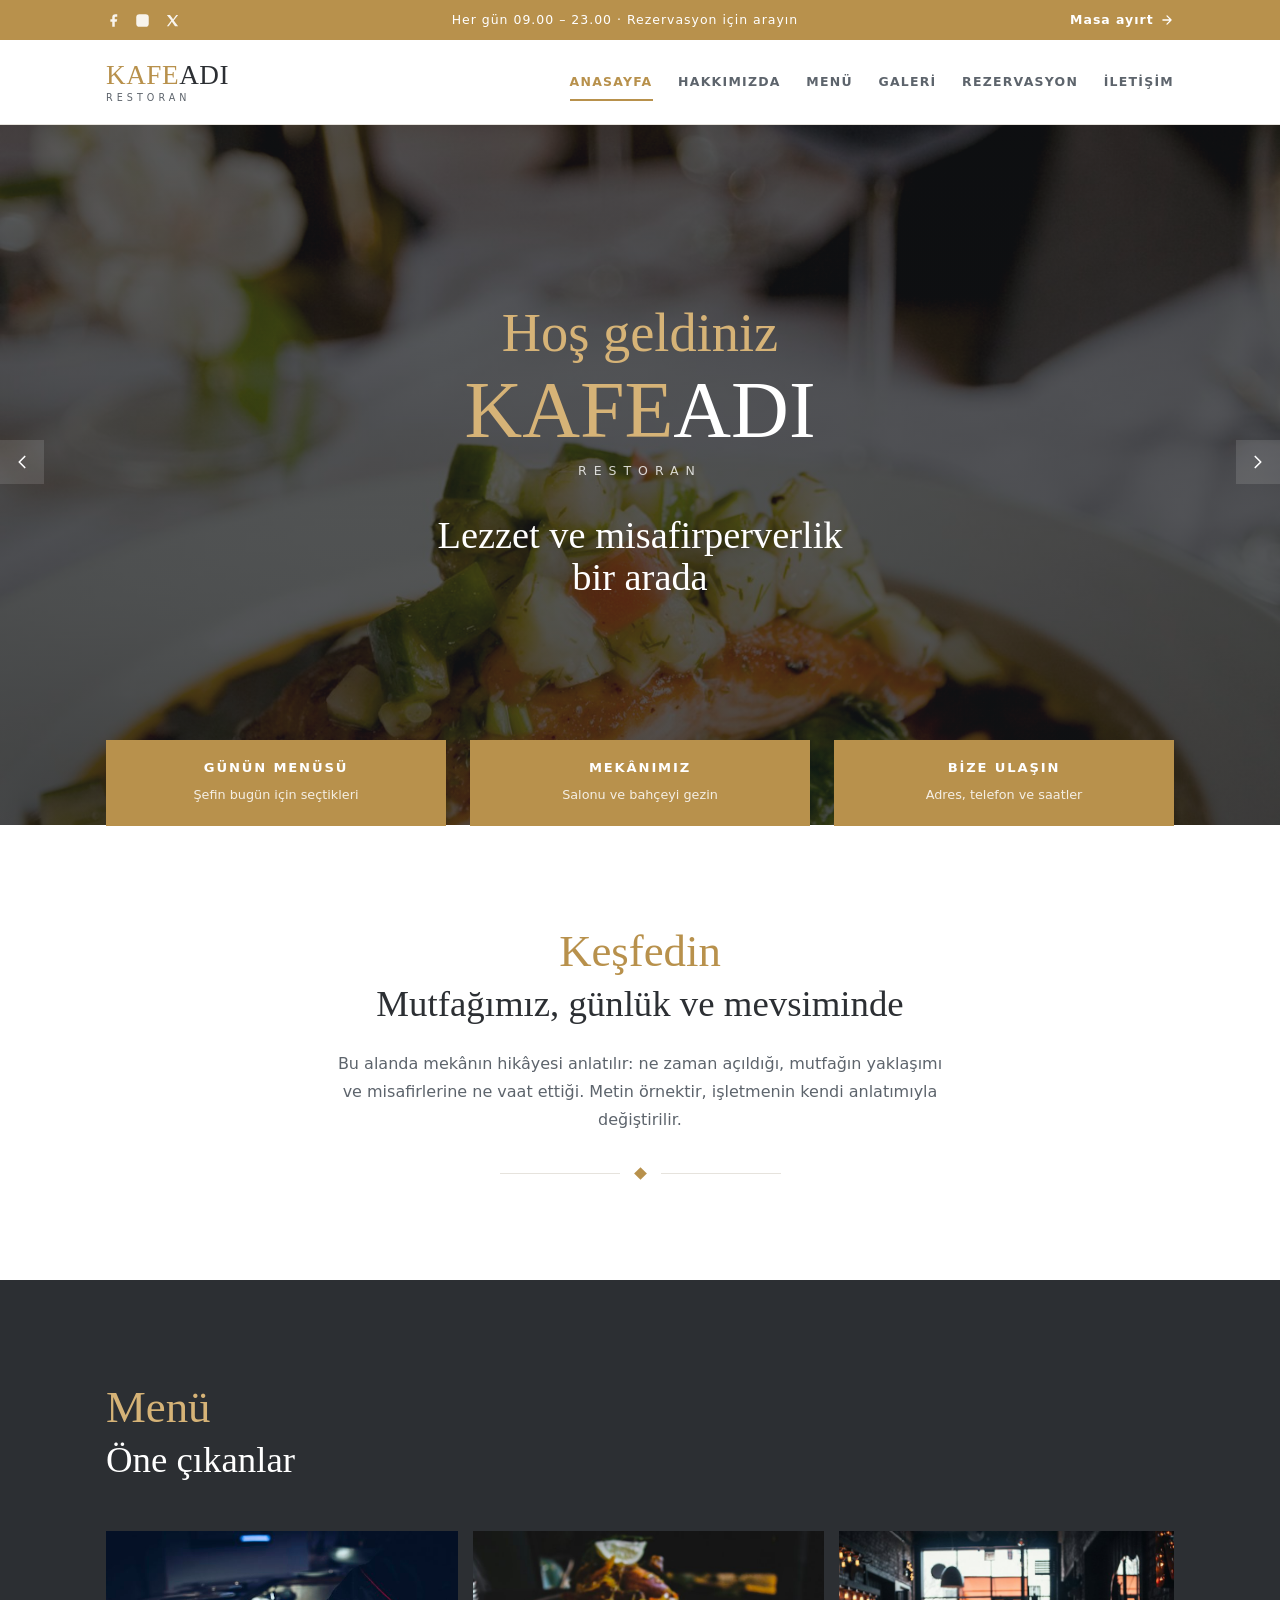
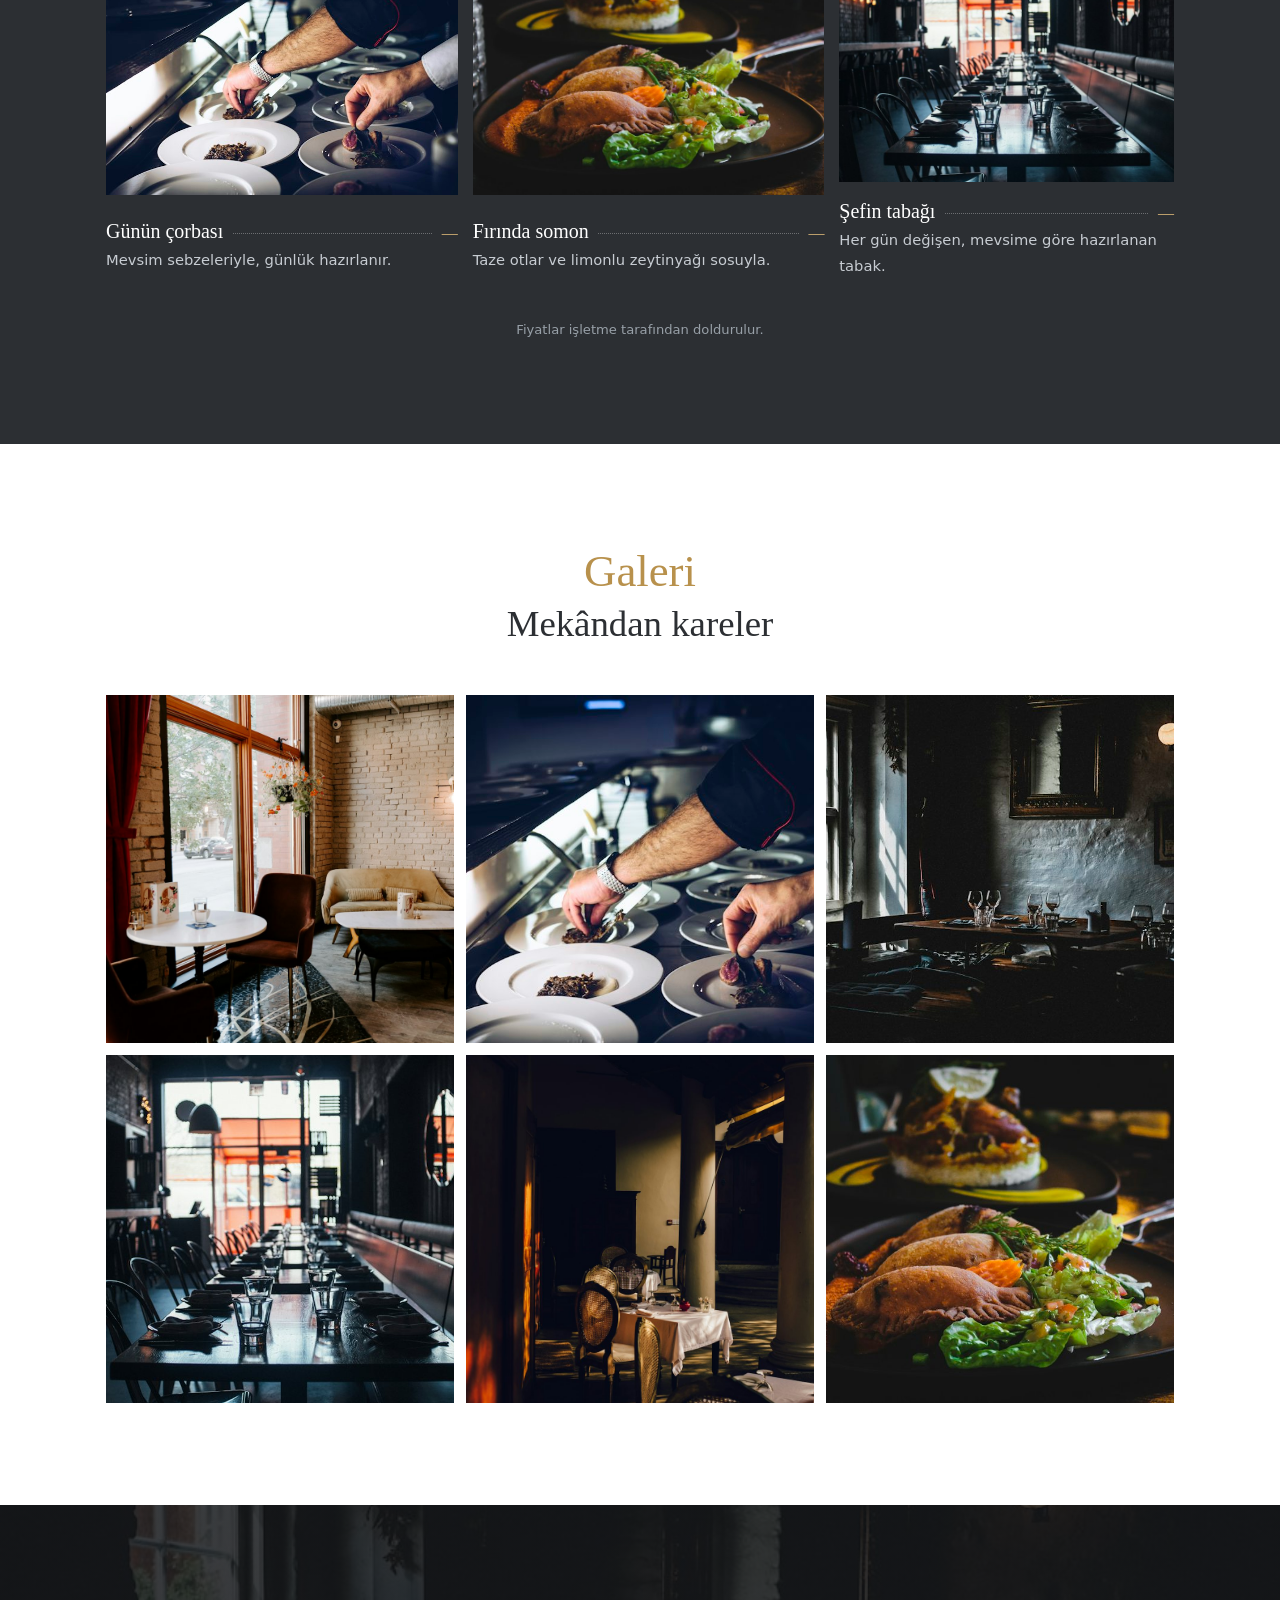
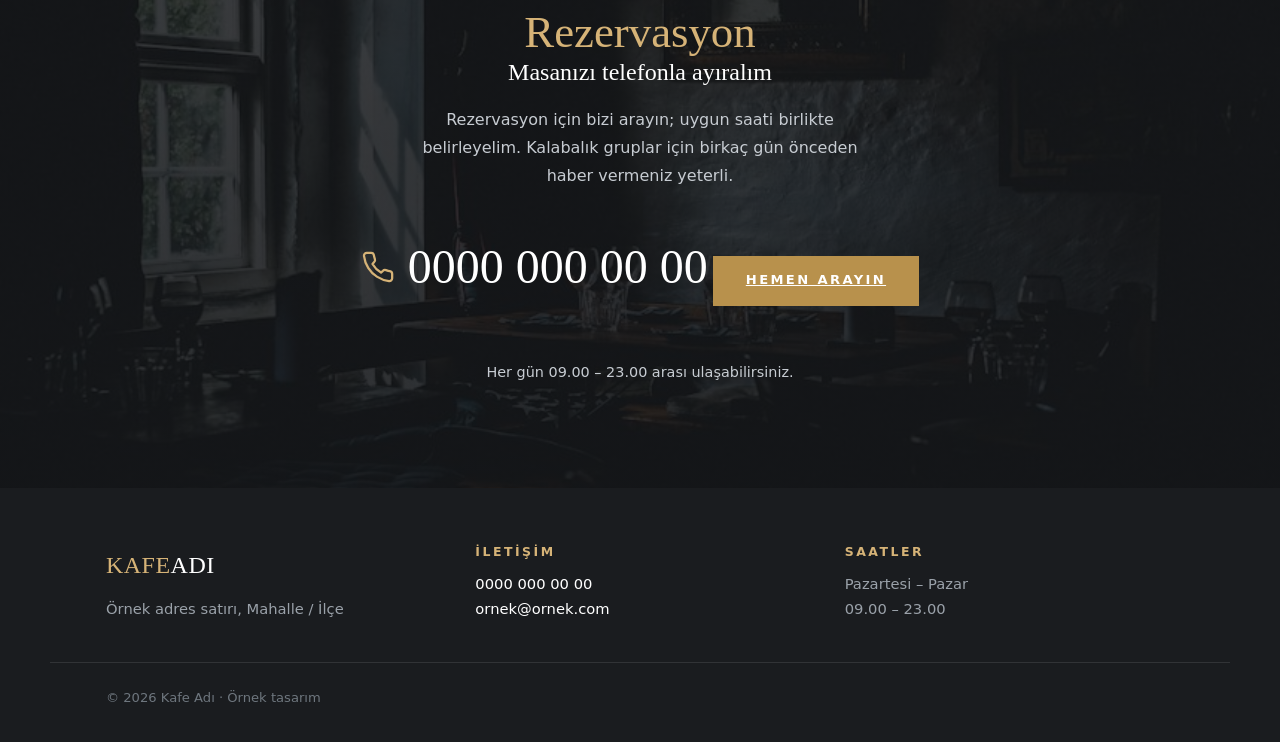
==== 01-zarif/index.html @ 1fb97015 "Uc kafe ve restoran ornek tasarimi ekle 01-zarif  koyu zemin, altin vurgu, el yazisi basliklar, ust " ====
<!doctype html>
<html lang="tr">
  <head>
    <meta charset="utf-8" />
    <meta name="viewport" content="width=device-width, initial-scale=1" />
    <title>Kafe Adı — Restoran</title>
    <meta name="description" content="Örnek restoran web sitesi tasarımı: menü, galeri, rezervasyon." />
    <link rel="stylesheet" href="style.css" />
  </head>
  <body>
    <!-- Üst şerit: sosyal, duyuru, sepet -->
    <div class="serit">
      <div class="kap serit-ic">
        <nav class="serit-sosyal" aria-label="Sosyal medya">
          <a href="#" aria-label="Facebook"><svg viewBox="0 0 24 24"><path d="M18 2h-3a5 5 0 0 0-5 5v3H7v4h3v8h4v-8h3l1-4h-4V7a1 1 0 0 1 1-1h3z"/></svg></a>
          <a href="#" aria-label="Instagram"><svg viewBox="0 0 24 24"><rect x="2" y="2" width="20" height="20" rx="5"/><circle cx="12" cy="12" r="4"/><circle cx="17.5" cy="6.5" r="1.2"/></svg></a>
          <a href="#" aria-label="X"><svg viewBox="0 0 24 24"><path d="M3 3h5l5 7 5-7h3l-7 9 7 9h-5l-5-7-5 7H3l7-9z"/></svg></a>
        </nav>
        <p class="serit-orta">Her gün 09.00 – 23.00 · Rezervasyon için arayın</p>
        <a href="#rezervasyon" class="serit-sag">
          Masa ayırt
          <svg viewBox="0 0 24 24" aria-hidden="true"><path d="M5 12h14M12 5l7 7-7 7"/></svg>
        </a>
      </div>
    </div>

    <!-- Başlık -->
    <header class="ust" id="ust">
      <div class="kap ust-ic">
        <a href="#ust" class="marka" aria-label="Ana sayfa">
          <span class="marka-ad"><b>KAFE</b>ADI</span>
          <span class="marka-alt">RESTORAN</span>
        </a>

        <nav class="menu" aria-label="Ana menü">
          <a href="#ust" class="etkin">ANASAYFA</a>
          <a href="#hakkinda">HAKKIMIZDA</a>
          <a href="#menu">MENÜ</a>
          <a href="#galeri">GALERİ</a>
          <a href="#rezervasyon">REZERVASYON</a>
          <a href="#iletisim">İLETİŞİM</a>
        </nav>

        <button class="menu-ac" type="button" aria-label="Menüyü aç" aria-expanded="false">
          <span></span><span></span><span></span>
        </button>
      </div>
    </header>

    <main>
      <!-- Kahraman -->
      <section class="kahraman">
        <div class="kahraman-ic">
          <p class="elyazisi hos">Hoş geldiniz</p>
          <p class="kahraman-marka"><b>KAFE</b>ADI</p>
          <p class="kahraman-alt">RESTORAN</p>
          <p class="elyazisi slogan">Lezzet ve misafirperverlik<br />bir arada</p>
        </div>

        <button class="ok ok-sol" type="button" aria-label="Önceki">
          <svg viewBox="0 0 24 24"><path d="M15 18 9 12l6-6"/></svg>
        </button>
        <button class="ok ok-sag" type="button" aria-label="Sonraki">
          <svg viewBox="0 0 24 24"><path d="m9 6 6 6-6 6"/></svg>
        </button>

        <!-- Hero'nun altına oturan üç kutu -->
        <div class="kap kutular">
          <a class="kutu" href="#menu">
            <strong>GÜNÜN MENÜSÜ</strong>
            <span>Şefin bugün için seçtikleri</span>
          </a>
          <a class="kutu" href="#galeri">
            <strong>MEKÂNIMIZ</strong>
            <span>Salonu ve bahçeyi gezin</span>
          </a>
          <a class="kutu" href="#iletisim">
            <strong>BİZE ULAŞIN</strong>
            <span>Adres, telefon ve saatler</span>
          </a>
        </div>
      </section>

      <!-- Keşfet -->
      <section class="bolum orta" id="hakkinda">
        <div class="kap dar">
          <p class="elyazisi bolum-elyazisi">Keşfedin</p>
          <h2>Mutfağımız, günlük ve mevsiminde</h2>
          <p class="giris">
            Bu alanda mekânın hikâyesi anlatılır: ne zaman açıldığı, mutfağın yaklaşımı ve
            misafirlerine ne vaat ettiği. Metin örnektir, işletmenin kendi anlatımıyla değiştirilir.
          </p>
          <div class="ayrac" aria-hidden="true"><span></span><i></i><span></span></div>
        </div>
      </section>

      <!-- Menü -->
      <section class="bolum koyu" id="menu">
        <div class="kap">
          <div class="bolum-ust">
            <p class="elyazisi bolum-elyazisi altin">Menü</p>
            <h2>Öne çıkanlar</h2>
          </div>

          <div class="menu-izgara">
            <article class="yemek">
              <div class="yemek-gorsel y1" aria-hidden="true"></div>
              <div class="yemek-ic">
                <div class="yemek-satir">
                  <h3>Günün çorbası</h3>
                  <span class="nokta" aria-hidden="true"></span>
                  <span class="fiyat">—</span>
                </div>
                <p>Mevsim sebzeleriyle, günlük hazırlanır.</p>
              </div>
            </article>
            <article class="yemek">
              <div class="yemek-gorsel y2" aria-hidden="true"></div>
              <div class="yemek-ic">
                <div class="yemek-satir">
                  <h3>Fırında somon</h3>
                  <span class="nokta" aria-hidden="true"></span>
                  <span class="fiyat">—</span>
                </div>
                <p>Taze otlar ve limonlu zeytinyağı sosuyla.</p>
              </div>
            </article>
            <article class="yemek">
              <div class="yemek-gorsel y3" aria-hidden="true"></div>
              <div class="yemek-ic">
                <div class="yemek-satir">
                  <h3>Şefin tabağı</h3>
                  <span class="nokta" aria-hidden="true"></span>
                  <span class="fiyat">—</span>
                </div>
                <p>Her gün değişen, mevsime göre hazırlanan tabak.</p>
              </div>
            </article>
          </div>

          <p class="menu-not">Fiyatlar işletme tarafından doldurulur.</p>
        </div>
      </section>

      <!-- Galeri -->
      <section class="bolum" id="galeri">
        <div class="kap">
          <div class="bolum-ust orta">
            <p class="elyazisi bolum-elyazisi">Galeri</p>
            <h2>Mekândan kareler</h2>
          </div>
          <div class="galeri">
            <div class="kare g1"></div>
            <div class="kare g2"></div>
            <div class="kare g3"></div>
            <div class="kare g4"></div>
            <div class="kare g5"></div>
            <div class="kare g6"></div>
          </div>
        </div>
      </section>

      <!-- Rezervasyon -->
      <section class="rezervasyon" id="rezervasyon">
        <div class="kap rez-ic orta">
          <p class="elyazisi bolum-elyazisi altin">Rezervasyon</p>
          <h2>Masanızı telefonla ayıralım</h2>
          <p class="rez-metin">
            Rezervasyon için bizi arayın; uygun saati birlikte belirleyelim. Kalabalık gruplar
            için birkaç gün önceden haber vermeniz yeterli.
          </p>

          <a class="rez-telefon" href="tel:+900000000000">
            <svg viewBox="0 0 24 24" aria-hidden="true"><path d="M22 16.9v3a2 2 0 0 1-2.2 2 19.8 19.8 0 0 1-8.6-3.1 19.5 19.5 0 0 1-6-6A19.8 19.8 0 0 1 2.1 4.2 2 2 0 0 1 4.1 2h3a2 2 0 0 1 2 1.7c.1.9.4 1.8.7 2.7a2 2 0 0 1-.5 2.1L8.1 9.9a16 16 0 0 0 6 6l1.4-1.2a2 2 0 0 1 2.1-.5c.9.3 1.8.6 2.7.7a2 2 0 0 1 1.7 2z"/></svg>
            0000 000 00 00
          </a>

          <a href="tel:+900000000000" class="dugme dugme-altin">HEMEN ARAYIN</a>

          <p class="rez-saat">Her gün 09.00 – 23.00 arası ulaşabilirsiniz.</p>
        </div>
      </section>
    </main>

    <footer class="alt" id="iletisim">
      <div class="kap alt-ic">
        <div>
          <p class="marka-ad alt-marka"><b>KAFE</b>ADI</p>
          <p class="alt-metin">Örnek adres satırı, Mahalle / İlçe</p>
        </div>
        <div>
          <h3>İletişim</h3>
          <p><a href="tel:+900000000000">0000 000 00 00</a></p>
          <p><a href="mailto:ornek@ornek.com">ornek@ornek.com</a></p>
        </div>
        <div>
          <h3>Saatler</h3>
          <p>Pazartesi – Pazar</p>
          <p>09.00 – 23.00</p>
        </div>
      </div>
      <div class="kap telif">© <span id="yil">2026</span> Kafe Adı · Örnek tasarım</div>
    </footer>

    <script>
      document.getElementById('yil').textContent = new Date().getFullYear();

      const ac = document.querySelector('.menu-ac');
      const menu = document.querySelector('.menu');
      ac.addEventListener('click', () => {
        const acik = menu.classList.toggle('acik');
        ac.setAttribute('aria-expanded', String(acik));
      });
      menu.addEventListener('click', (e) => e.target.tagName === 'A' && menu.classList.remove('acik'));

      const gozlemci = new IntersectionObserver(
        (g) => g.forEach((x) => x.isIntersecting && x.target.classList.add('gorundu')),
        { rootMargin: '0px 0px -10% 0px' },
      );
      document.querySelectorAll('.bolum, .rezervasyon').forEach((el) => gozlemci.observe(el));
    </script>
  </body>
</html>
---- 01-zarif/style.css ----
/* ============================================================
   "Zarif" örnek tasarım — restoran
   Koyu zemin, altın vurgu, el yazısı başlıklar; üst duyuru şeridi.
   Deneme tasarımıdır; marka içermez. Dışarıdan dosya çekilmez.
   ============================================================ */

:root {
  --altin: #b8914c;
  --altin-acik: #d6b377;
  --kurum: #2c2f33;
  --kurum-2: #24272b;
  --siyah: #1a1c1f;
  --metin: #5d646c;
  --metin-koyu: #2c2f33;
  --cizgi: #e6e3dd;
  --kagit: #ffffff;
  --kagit-2: #faf8f4;

  --kenar: clamp(1.25rem, 5vw, 3.5rem);
  --govde: 1180px;
  --elyazisi: Gabriola, "Segoe Script", "Brush Script MT", "Apple Chancery", cursive;
}

* {
  box-sizing: border-box;
}
html {
  scroll-behavior: smooth;
  scroll-padding-top: 84px;
}
body {
  margin: 0;
  background: var(--kagit);
  color: var(--metin);
  font-family: "Segoe UI", system-ui, -apple-system, Roboto, Arial, sans-serif;
  font-size: 16px;
  line-height: 1.75;
  -webkit-font-smoothing: antialiased;
}
h1,
h2,
h3 {
  margin: 0;
  color: var(--metin-koyu);
  font-family: Georgia, "Times New Roman", serif;
  font-weight: 400;
  line-height: 1.25;
}
p {
  margin: 0;
}
a {
  color: inherit;
}
svg {
  display: block;
  max-width: 100%;
}

.kap {
  width: 100%;
  max-width: var(--govde);
  margin-inline: auto;
  padding-inline: var(--kenar);
}
.dar {
  max-width: 740px;
}
.orta {
  text-align: center;
}

.elyazisi {
  font-family: var(--elyazisi);
  font-weight: 400;
  color: var(--altin);
  line-height: 1.1;
}

/* ---------- Düğme ---------- */

.dugme {
  display: inline-flex;
  align-items: center;
  justify-content: center;
  min-height: 50px;
  padding: 0 2rem;
  border: 1px solid var(--altin);
  background: var(--altin);
  color: #fff;
  font: inherit;
  font-size: 0.82rem;
  font-weight: 700;
  letter-spacing: 0.18em;
  cursor: pointer;
  transition: background-color 0.25s, color 0.25s;
}
.dugme:hover {
  background: transparent;
  color: var(--altin);
}
.tam {
  width: 100%;
}

/* ---------- Üst şerit ---------- */

.serit {
  background: var(--altin);
  color: #fff;
  font-size: 0.78rem;
}
.serit-ic {
  display: flex;
  align-items: center;
  gap: 1rem;
  min-height: 40px;
}
.serit-sosyal {
  display: flex;
  gap: 0.9rem;
}
.serit-sosyal svg {
  width: 15px;
  height: 15px;
  fill: currentColor;
  opacity: 0.9;
}
.serit-sosyal a:hover svg {
  opacity: 1;
}
.serit-orta {
  display: none;
  margin-inline: auto;
  letter-spacing: 0.08em;
}
.serit-sag {
  margin-left: auto;
  display: inline-flex;
  align-items: center;
  gap: 0.4rem;
  font-weight: 700;
  letter-spacing: 0.08em;
  text-decoration: none;
}
.serit-sag svg {
  width: 14px;
  height: 14px;
  fill: none;
  stroke: currentColor;
  stroke-width: 2.2;
  stroke-linecap: round;
  stroke-linejoin: round;
}
@media (min-width: 860px) {
  .serit-orta {
    display: block;
  }
  .serit-sag {
    margin-left: 0;
  }
}

/* ---------- Başlık ---------- */

.ust {
  position: sticky;
  top: 0;
  z-index: 50;
  background: #fff;
  border-bottom: 1px solid var(--cizgi);
}
.ust-ic {
  display: flex;
  align-items: center;
  gap: 2rem;
  min-height: 84px;
}
.marka {
  text-decoration: none;
  line-height: 1;
}
.marka-ad {
  display: block;
  font-family: Georgia, serif;
  font-size: 1.7rem;
  letter-spacing: 0.02em;
  color: var(--metin-koyu);
}
.marka-ad b {
  font-weight: 400;
  color: var(--altin);
}
.marka-alt {
  display: block;
  margin-top: 0.25rem;
  font-size: 0.6rem;
  letter-spacing: 0.42em;
  color: var(--metin);
}

.menu {
  display: none;
  margin-left: auto;
  align-items: center;
  gap: 1.6rem;
}
.menu a {
  position: relative;
  padding: 0.3rem 0;
  font-size: 0.78rem;
  font-weight: 600;
  letter-spacing: 0.1em;
  color: var(--metin);
  text-decoration: none;
  transition: color 0.2s;
}
.menu a:hover,
.menu a.etkin {
  color: var(--altin);
}
.menu a.etkin::after {
  content: "";
  position: absolute;
  left: 0;
  right: 0;
  bottom: -3px;
  height: 2px;
  background: var(--altin);
}

.menu-ac {
  margin-left: auto;
  display: grid;
  gap: 5px;
  width: 44px;
  height: 44px;
  place-content: center;
  background: none;
  border: 1px solid var(--cizgi);
  cursor: pointer;
}
.menu-ac span {
  display: block;
  width: 20px;
  height: 2px;
  background: var(--metin-koyu);
}

@media (min-width: 1040px) {
  .menu {
    display: flex;
  }
  .menu-ac {
    display: none;
  }
}
@media (max-width: 1039px) {
  .menu.acik {
    display: flex;
    position: absolute;
    left: 0;
    right: 0;
    top: 100%;
    flex-direction: column;
    align-items: stretch;
    gap: 0;
    padding: 0.4rem var(--kenar) 1rem;
    background: #fff;
    border-bottom: 1px solid var(--cizgi);
  }
  .menu.acik a {
    padding: 0.85rem 0;
    border-bottom: 1px solid var(--cizgi);
  }
  .menu.acik a.etkin::after {
    display: none;
  }
}

/* ---------- Kahraman ---------- */

.kahraman {
  position: relative;
  display: grid;
  place-items: center;
  min-height: min(82vh, 700px);
  padding: 4rem var(--kenar) 3rem;
  text-align: center;
  background-image: linear-gradient(rgb(20 22 25 / 0.68), rgb(20 22 25 / 0.74)),
    url("../gorseller/hero-yemek.jpg");
  background-size: cover;
  background-position: center;
  color: #fff;
}
.hos {
  font-size: clamp(2.2rem, 5vw, 3.4rem);
  color: var(--altin-acik);
}
.kahraman-marka {
  margin-top: 0.4rem;
  font-family: Georgia, serif;
  font-size: clamp(2.6rem, 8vw, 5rem);
  line-height: 1;
  color: #fff;
}
.kahraman-marka b {
  font-weight: 400;
  color: var(--altin-acik);
}
.kahraman-alt {
  margin-top: 0.6rem;
  font-size: 0.78rem;
  letter-spacing: 0.56em;
  color: rgb(255 255 255 / 0.8);
}
.slogan {
  margin-top: 2rem;
  font-size: clamp(1.6rem, 3.6vw, 2.4rem);
  color: #fff;
}

.ok {
  position: absolute;
  top: 45%;
  display: grid;
  place-items: center;
  width: 44px;
  height: 44px;
  padding: 0;
  background: rgb(255 255 255 / 0.12);
  border: 0;
  color: #fff;
  cursor: pointer;
  transition: background-color 0.2s;
}
.ok:hover {
  background: var(--altin);
}
.ok svg {
  width: 22px;
  height: 22px;
  fill: none;
  stroke: currentColor;
  stroke-width: 1.8;
  stroke-linecap: round;
  stroke-linejoin: round;
}
.ok-sol {
  left: 0;
}
.ok-sag {
  right: 0;
}

/* Hero'nun altına oturan üç kutu. Dar ekranda kahraman yazısının üstüne binmesin diye
   akışta kalır; geniş ekranda hero'nun alt kenarına oturur. */
.kutular {
  display: grid;
  gap: 1px;
  grid-template-columns: 1fr;
  margin-top: 3rem;
}
.kutu {
  padding: 1.1rem 1.4rem;
  background: var(--altin);
  color: #fff;
  text-decoration: none;
  transition: background-color 0.25s;
}
.kutu:hover {
  background: #a07c3c;
}
.kutu strong {
  display: block;
  font-size: 0.82rem;
  font-weight: 700;
  letter-spacing: 0.14em;
}
.kutu span {
  font-size: 0.8rem;
  color: rgb(255 255 255 / 0.85);
}
@media (min-width: 820px) {
  .kahraman {
    padding: 5rem var(--kenar) 8rem;
  }
  .kutular {
    position: absolute;
    left: 50%;
    bottom: -1px;
    translate: -50% 0;
    margin-top: 0;
    grid-template-columns: repeat(3, 1fr);
    gap: 1.5rem;
  }
}

/* ---------- Bölümler ---------- */

.bolum {
  padding: clamp(4rem, 8vw, 6.5rem) 0;
  opacity: 0;
  translate: 0 18px;
  transition: opacity 0.7s, translate 0.7s;
}
.bolum.gorundu {
  opacity: 1;
  translate: 0;
}
.bolum.koyu {
  background: var(--kurum);
  color: #c7ccd2;
}
.bolum.koyu h2,
.bolum.koyu h3 {
  color: #fff;
}

.bolum-elyazisi {
  font-size: clamp(1.9rem, 4vw, 2.8rem);
}
.altin {
  color: var(--altin-acik);
}
.bolum h2 {
  margin-top: 0.3rem;
  font-size: clamp(1.6rem, 3.4vw, 2.3rem);
}
.bolum-ust {
  margin-bottom: 3rem;
}
.giris {
  margin-top: 1.4rem;
}

.ayrac {
  display: flex;
  align-items: center;
  justify-content: center;
  gap: 1rem;
  margin-top: 2.2rem;
}
.ayrac span {
  width: clamp(40px, 14vw, 120px);
  height: 1px;
  background: var(--cizgi);
}
.ayrac i {
  width: 9px;
  height: 9px;
  rotate: 45deg;
  background: var(--altin);
}

/* ---------- Menü ---------- */

.menu-izgara {
  display: grid;
  gap: 2rem;
  grid-template-columns: repeat(auto-fit, minmax(260px, 1fr));
}
.yemek {
  display: grid;
  gap: 1.1rem;
}
.yemek-gorsel {
  aspect-ratio: 4 / 3;
  background-size: cover;
  background-position: center;
}
.y1 {
  background-image: url("../gorseller/yemek-1.jpg");
}
.y2 {
  background-image: url("../gorseller/yemek-2.jpg");
}
.y3 {
  background-image: url("../gorseller/yemek-3.jpg");
}
.yemek-satir {
  display: flex;
  align-items: baseline;
  gap: 0.6rem;
}
.yemek h3 {
  font-size: 1.25rem;
}
.nokta {
  flex: 1;
  border-bottom: 1px dotted rgb(255 255 255 / 0.3);
  translate: 0 -4px;
}
.fiyat {
  font-family: Georgia, serif;
  color: var(--altin-acik);
}
.yemek p {
  font-size: 0.92rem;
}
.menu-not {
  margin-top: 2.5rem;
  text-align: center;
  font-size: 0.82rem;
  color: #98a0a8;
}

/* ---------- Galeri ---------- */

.galeri {
  display: grid;
  gap: 0.75rem;
  grid-template-columns: repeat(2, 1fr);
}
.kare {
  aspect-ratio: 1;
  background-size: cover;
  background-position: center;
  transition: opacity 0.25s;
}
.kare:hover {
  opacity: 0.85;
}
.g1 { background-image: url("../gorseller/mekan-1.jpg"); }
.g2 { background-image: url("../gorseller/yemek-1.jpg"); }
.g3 { background-image: url("../gorseller/mekan-2.jpg"); }
.g4 { background-image: url("../gorseller/yemek-3.jpg"); }
.g5 { background-image: url("../gorseller/mekan-3.jpg"); }
.g6 { background-image: url("../gorseller/yemek-2.jpg"); }
@media (min-width: 760px) {
  .galeri {
    grid-template-columns: repeat(3, 1fr);
  }
}

/* ---------- Rezervasyon ---------- */

.rezervasyon {
  padding: clamp(4rem, 8vw, 6.5rem) 0;
  background-image: linear-gradient(rgb(20 22 25 / 0.82), rgb(20 22 25 / 0.88)),
    url("../gorseller/mekan-2.jpg");
  background-size: cover;
  background-position: center;
  background-attachment: scroll;
  color: #c7ccd2;
  opacity: 0;
  transition: opacity 0.8s;
}
.rezervasyon.gorundu {
  opacity: 1;
}
.rezervasyon h2 {
  color: #fff;
}
.rez-ic {
  max-width: 760px;
}
.rez-metin {
  margin-top: 1.2rem;
  max-width: 44ch;
}
.rez-bilgi {
  margin: 2rem 0 0;
  padding: 0;
  list-style: none;
  display: grid;
  gap: 1rem;
}
.rez-bilgi li {
  display: grid;
  gap: 0.1rem;
  padding-bottom: 1rem;
  border-bottom: 1px solid rgb(255 255 255 / 0.12);
}
.rez-bilgi span {
  font-size: 0.7rem;
  font-weight: 700;
  letter-spacing: 0.22em;
  text-transform: uppercase;
  color: var(--altin-acik);
}
.rez-bilgi a,
.rez-bilgi strong {
  font-size: 1.1rem;
  font-weight: 600;
  color: #fff;
  text-decoration: none;
}

.rez-metin.orta,
.rez-ic.orta .rez-metin {
  margin-inline: auto;
}

/* Telefonla rezervasyon: form yerine büyük numara ve arama düğmesi */
.rez-telefon {
  display: inline-flex;
  align-items: center;
  gap: 0.8rem;
  margin: 2.2rem 0 1.6rem;
  font-family: Georgia, serif;
  font-size: clamp(1.9rem, 5vw, 3rem);
  color: #fff;
  text-decoration: none;
}
.rez-telefon svg {
  width: clamp(24px, 4vw, 34px);
  height: clamp(24px, 4vw, 34px);
  fill: none;
  stroke: var(--altin-acik);
  stroke-width: 1.6;
  stroke-linecap: round;
  stroke-linejoin: round;
}
.rez-telefon:hover {
  color: var(--altin-acik);
}
.rez-saat {
  margin-top: 1.6rem;
  font-size: 0.9rem;
}

/* ---------- Alt ---------- */

.alt {
  padding: 3.5rem 0 2rem;
  background: var(--siyah);
  color: #9aa1a9;
  font-size: 0.92rem;
}
.alt-ic {
  display: grid;
  gap: 2.5rem;
  grid-template-columns: repeat(auto-fit, minmax(210px, 1fr));
}
.alt h3 {
  margin-bottom: 0.7rem;
  font-size: 0.78rem;
  font-weight: 700;
  letter-spacing: 0.2em;
  text-transform: uppercase;
  color: var(--altin-acik);
  font-family: inherit;
}
.alt a {
  color: #fff;
  text-decoration: none;
}
.alt-marka {
  font-size: 1.5rem;
  color: #fff;
}
.alt-marka b {
  color: var(--altin-acik);
}
.alt-metin {
  margin-top: 0.6rem;
}
.telif {
  margin-top: 2.5rem;
  padding-top: 1.5rem;
  border-top: 1px solid rgb(255 255 255 / 0.1);
  font-size: 0.82rem;
  color: #6e767e;
}

/* ---------- Hareket azaltma ---------- */

@media (prefers-reduced-motion: reduce) {
  html {
    scroll-behavior: auto;
  }
  .bolum,
  .rezervasyon {
    opacity: 1;
    translate: none;
    transition: none;
  }
}
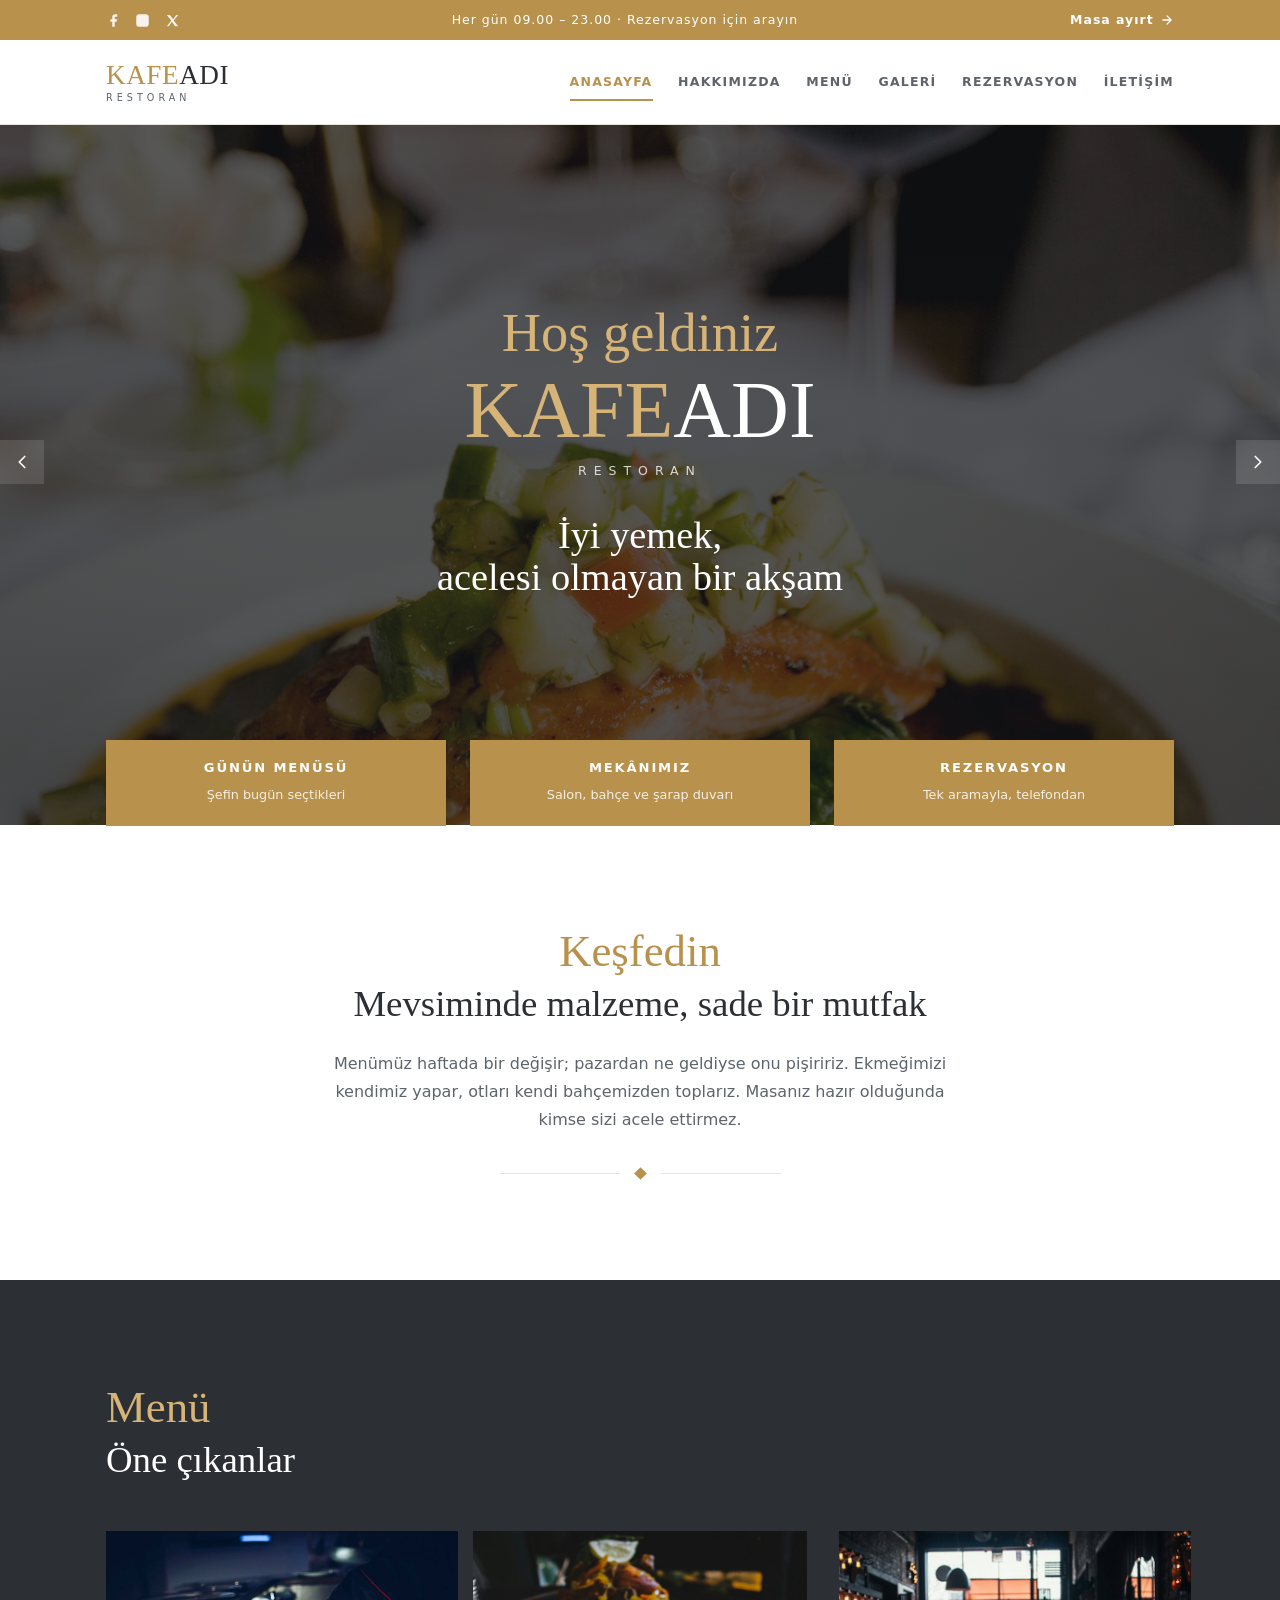
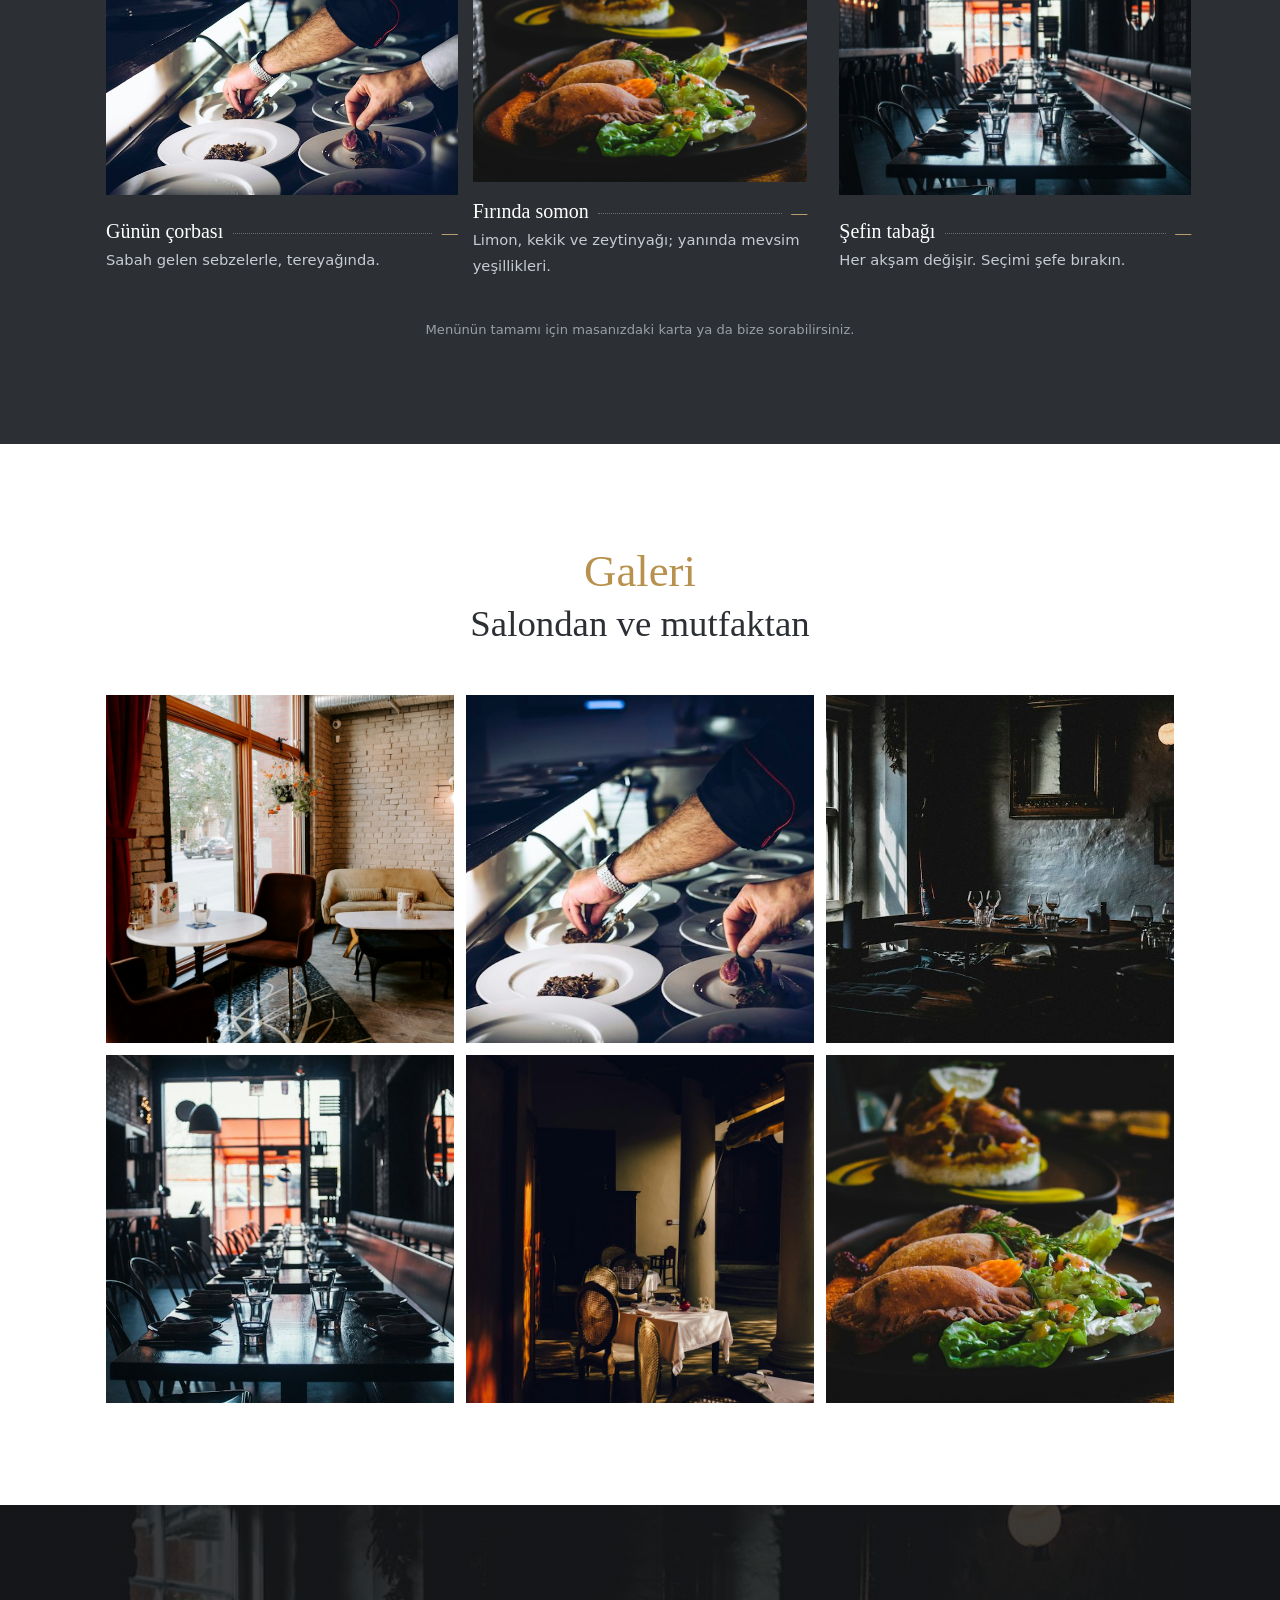
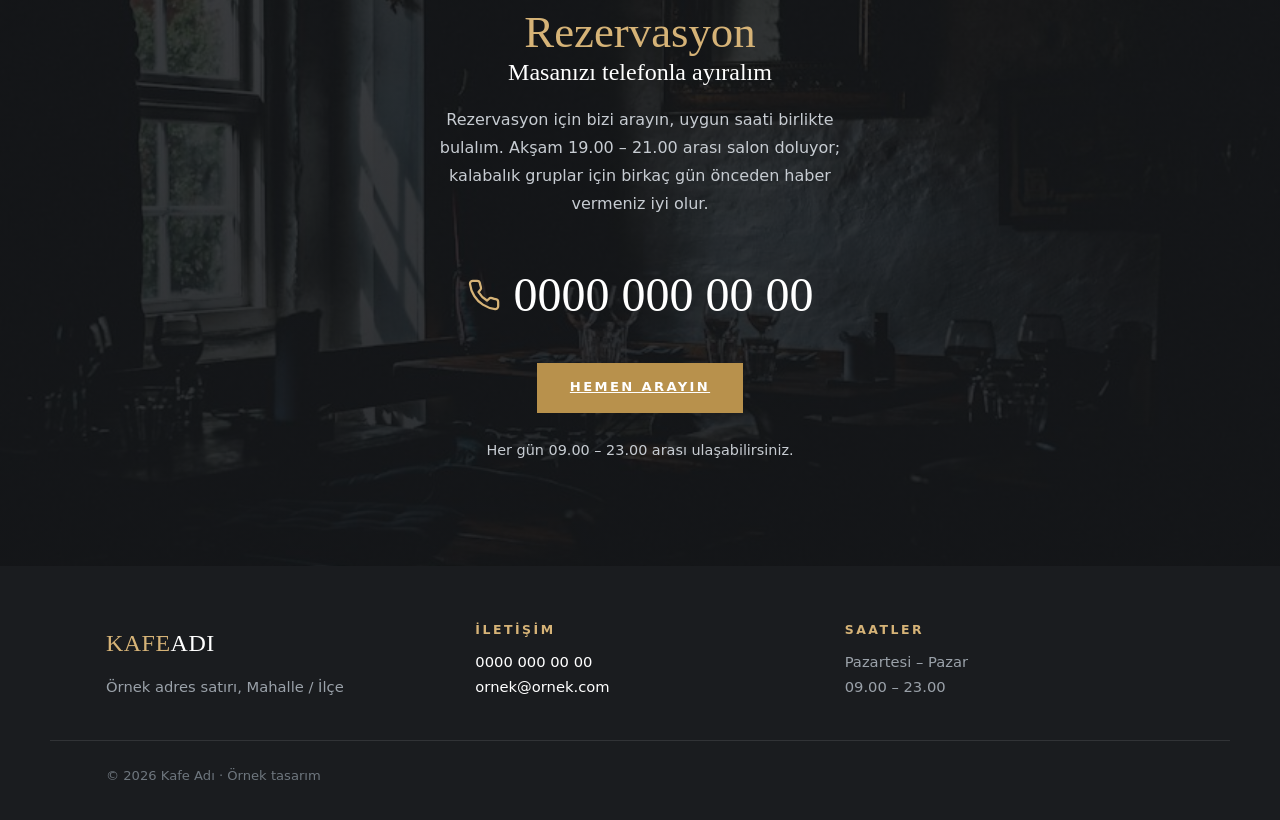
==== commit 5dbe4586: "Metinleri yenile ve 03'te rezervasyonu telefona cevir "Bu alanda su yazar" tarzi yer tutucu anlatim " ====
--- a/01-zarif/index.html
+++ b/01-zarif/index.html
@@ -54,7 +54,7 @@
           <p class="elyazisi hos">Hoş geldiniz</p>
           <p class="kahraman-marka"><b>KAFE</b>ADI</p>
           <p class="kahraman-alt">RESTORAN</p>
-          <p class="elyazisi slogan">Lezzet ve misafirperverlik<br />bir arada</p>
+          <p class="elyazisi slogan">İyi yemek,<br />acelesi olmayan bir akşam</p>
         </div>
 
         <button class="ok ok-sol" type="button" aria-label="Önceki">
@@ -68,15 +68,15 @@
         <div class="kap kutular">
           <a class="kutu" href="#menu">
             <strong>GÜNÜN MENÜSÜ</strong>
-            <span>Şefin bugün için seçtikleri</span>
+            <span>Şefin bugün seçtikleri</span>
           </a>
           <a class="kutu" href="#galeri">
             <strong>MEKÂNIMIZ</strong>
-            <span>Salonu ve bahçeyi gezin</span>
+            <span>Salon, bahçe ve şarap duvarı</span>
           </a>
           <a class="kutu" href="#iletisim">
-            <strong>BİZE ULAŞIN</strong>
-            <span>Adres, telefon ve saatler</span>
+            <strong>REZERVASYON</strong>
+            <span>Tek aramayla, telefondan</span>
           </a>
         </div>
       </section>
@@ -85,10 +85,11 @@
       <section class="bolum orta" id="hakkinda">
         <div class="kap dar">
           <p class="elyazisi bolum-elyazisi">Keşfedin</p>
-          <h2>Mutfağımız, günlük ve mevsiminde</h2>
+          <h2>Mevsiminde malzeme, sade bir mutfak</h2>
           <p class="giris">
-            Bu alanda mekânın hikâyesi anlatılır: ne zaman açıldığı, mutfağın yaklaşımı ve
-            misafirlerine ne vaat ettiği. Metin örnektir, işletmenin kendi anlatımıyla değiştirilir.
+            Menümüz haftada bir değişir; pazardan ne geldiyse onu pişiririz. Ekmeğimizi kendimiz
+            yapar, otları kendi bahçemizden toplarız. Masanız hazır olduğunda kimse sizi acele
+            ettirmez.
           </p>
           <div class="ayrac" aria-hidden="true"><span></span><i></i><span></span></div>
         </div>
@@ -111,7 +112,7 @@
                   <span class="nokta" aria-hidden="true"></span>
                   <span class="fiyat">—</span>
                 </div>
-                <p>Mevsim sebzeleriyle, günlük hazırlanır.</p>
+                <p>Sabah gelen sebzelerle, tereyağında.</p>
               </div>
             </article>
             <article class="yemek">
@@ -122,7 +123,7 @@
                   <span class="nokta" aria-hidden="true"></span>
                   <span class="fiyat">—</span>
                 </div>
-                <p>Taze otlar ve limonlu zeytinyağı sosuyla.</p>
+                <p>Limon, kekik ve zeytinyağı; yanında mevsim yeşillikleri.</p>
               </div>
             </article>
             <article class="yemek">
@@ -133,12 +134,12 @@
                   <span class="nokta" aria-hidden="true"></span>
                   <span class="fiyat">—</span>
                 </div>
-                <p>Her gün değişen, mevsime göre hazırlanan tabak.</p>
+                <p>Her akşam değişir. Seçimi şefe bırakın.</p>
               </div>
             </article>
           </div>
 
-          <p class="menu-not">Fiyatlar işletme tarafından doldurulur.</p>
+          <p class="menu-not">Menünün tamamı için masanızdaki karta ya da bize sorabilirsiniz.</p>
         </div>
       </section>
 
@@ -147,7 +148,7 @@
         <div class="kap">
           <div class="bolum-ust orta">
             <p class="elyazisi bolum-elyazisi">Galeri</p>
-            <h2>Mekândan kareler</h2>
+            <h2>Salondan ve mutfaktan</h2>
           </div>
           <div class="galeri">
             <div class="kare g1"></div>
@@ -166,8 +167,8 @@
           <p class="elyazisi bolum-elyazisi altin">Rezervasyon</p>
           <h2>Masanızı telefonla ayıralım</h2>
           <p class="rez-metin">
-            Rezervasyon için bizi arayın; uygun saati birlikte belirleyelim. Kalabalık gruplar
-            için birkaç gün önceden haber vermeniz yeterli.
+            Rezervasyon için bizi arayın, uygun saati birlikte bulalım. Akşam 19.00 – 21.00 arası
+            salon doluyor; kalabalık gruplar için birkaç gün önceden haber vermeniz iyi olur.
           </p>
 
           <a class="rez-telefon" href="tel:+900000000000">
--- a/01-zarif/style.css
+++ b/01-zarif/style.css
@@ -594,7 +594,9 @@
 
 /* Telefonla rezervasyon: form yerine büyük numara ve arama düğmesi */
 .rez-telefon {
-  display: inline-flex;
+  /* Kendi satırında dursun; düğmeyle yan yana sıkışmasın */
+  display: flex;
+  justify-content: center;
   align-items: center;
   gap: 0.8rem;
   margin: 2.2rem 0 1.6rem;
